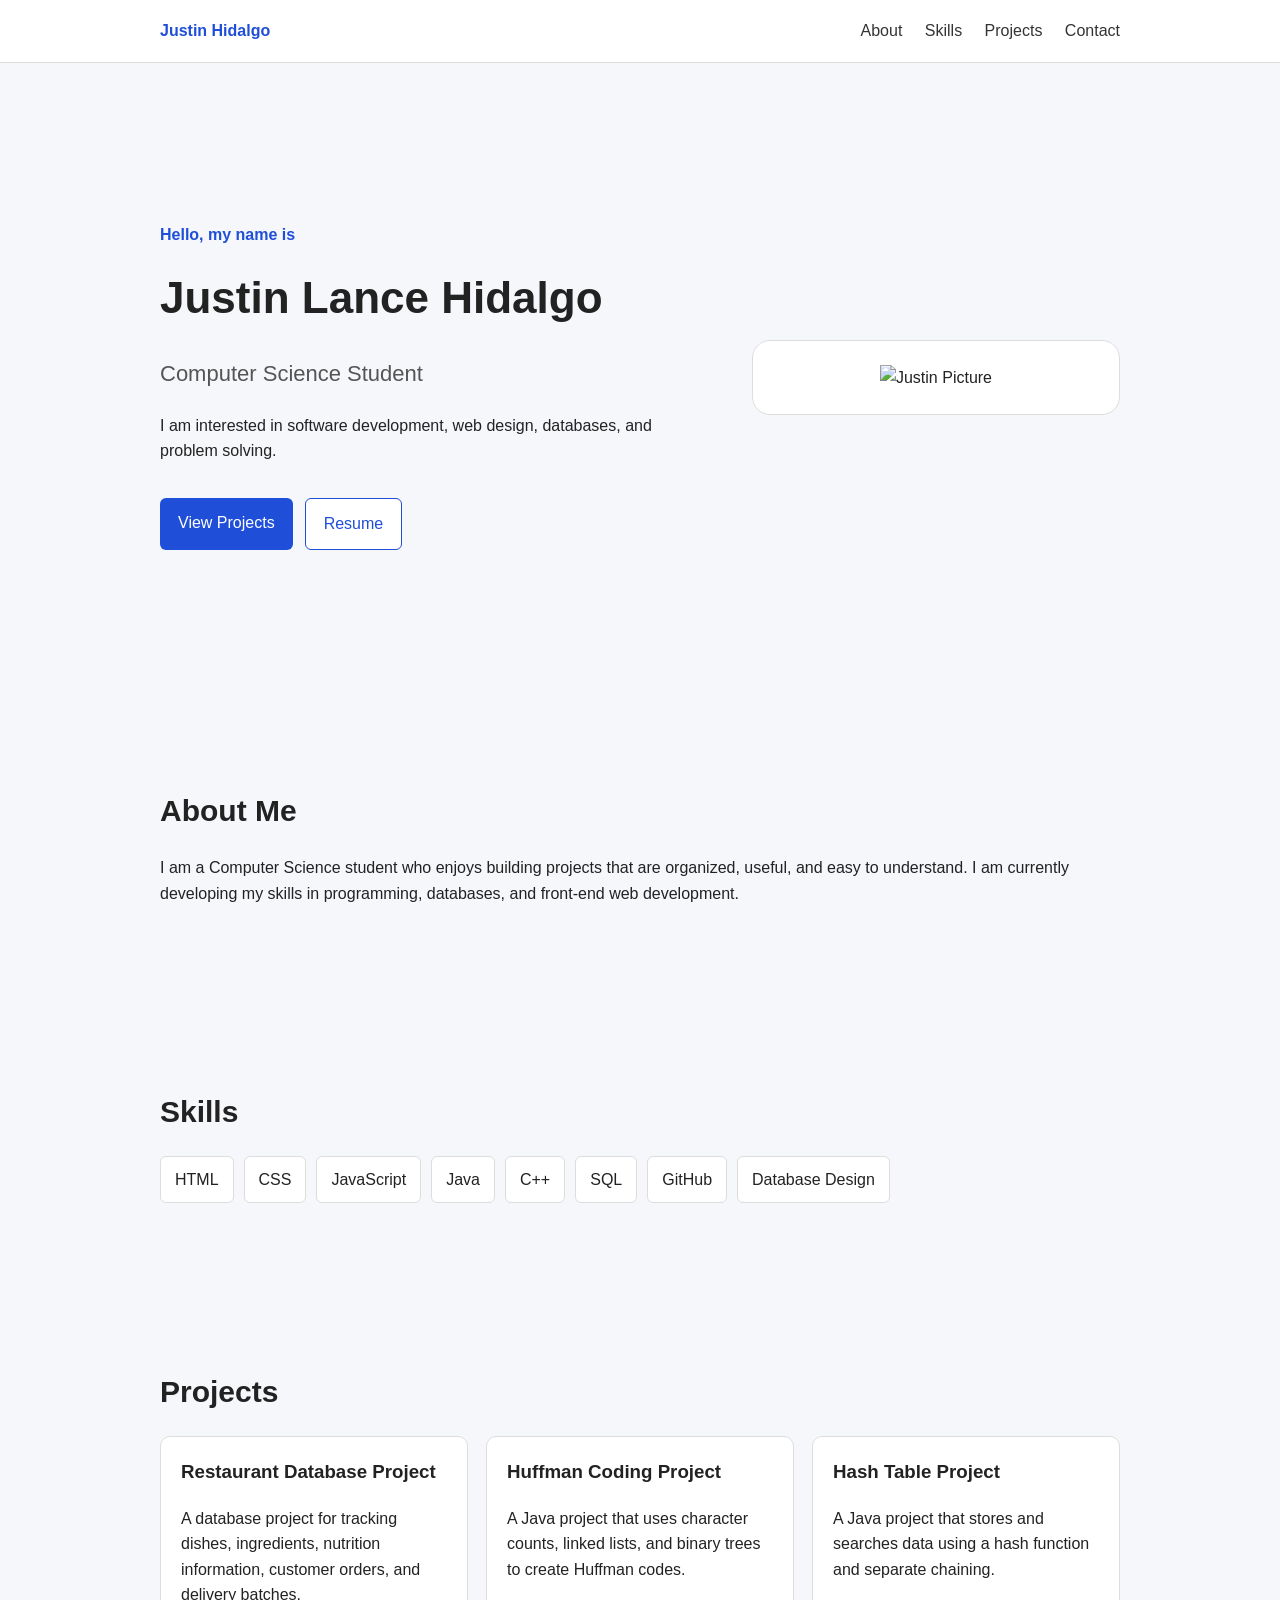
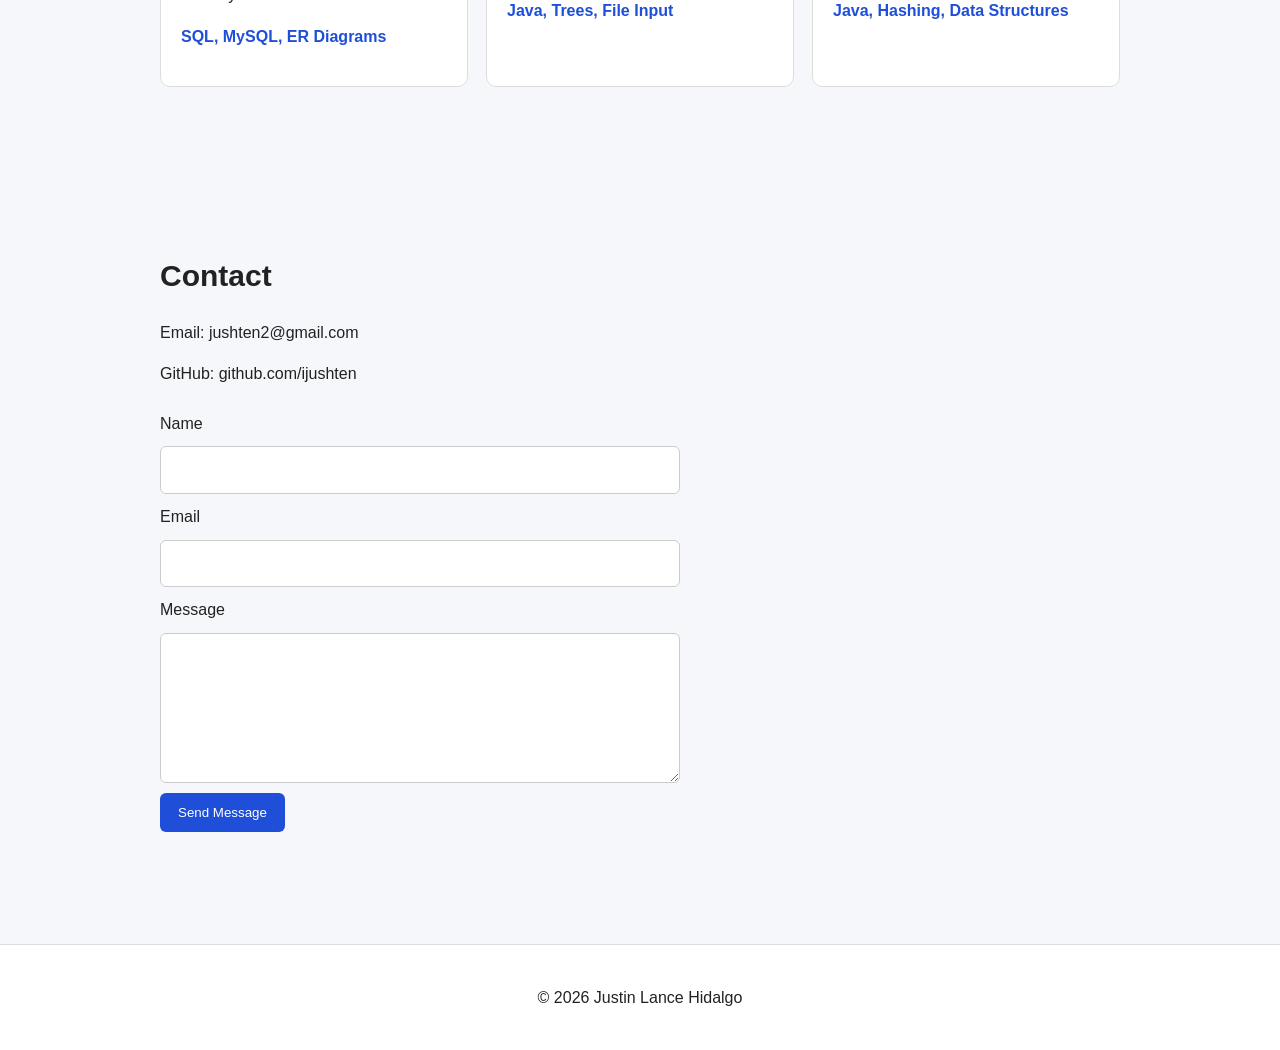
==== index.html @ da65b141 "added contact form" ====
<!DOCTYPE html>
<html lang="en">
<head>
    <meta charset="UTF-8">
    <meta name="viewport" content="width=device-width, initial-scale=1.0">
    <title>Justin Lance Hidalgo | Portfolio</title>
    <link rel="stylesheet" href="css/style.css">
</head>
<body>
    <header class="site-header">
        <nav class="navbar">
            <a class="logo" href="#home">Justin Hidalgo</a>
            <div class="nav-links">
                <a href="#about">About</a>
                <a href="#skills">Skills</a>
                <a href="#projects">Projects</a>
                <a href="#contact">Contact</a>
            </div>
        </nav>
    </header>

    <main>
        <section id="home" class="hero section">
            <div class="hero-text">
                <p class="intro">Hello, my name is</p>
                <h1>Justin Lance Hidalgo</h1>
                <p class="subtitle">Computer Science Student</p>
                <p>I am interested in software development, web design, databases, and problem solving.</p>
                <div class="hero-buttons">
                    <a class="button" href="#projects">View Projects</a>
                    <a class="button secondary" href="resume/Justin_Hidalgo_Resume.pdf">Resume</a>
                </div>
            </div>

            <div class="profile-card">
                <img src="justin.svg" alt="Justin Picture">
            </div>
        </section>

        <section id="about" class="section">
            <h2>About Me</h2>
            <p>I am a Computer Science student who enjoys building projects that are organized, useful, and easy to understand. I am currently developing my skills in programming, databases, and front-end web development.</p>
        </section>

        <section id="skills" class="section">
            <h2>Skills</h2>
            <div class="skill-list">
                <span>HTML</span>
                <span>CSS</span>
                <span>JavaScript</span>
                <span>Java</span>
                <span>C++</span>
                <span>SQL</span>
                <span>GitHub</span>
                <span>Database Design</span>
            </div>
        </section>

        <section id="projects" class="section">
            <h2>Projects</h2>
            <div class="project-grid">
                <article class="project-card">
                    <h3>Restaurant Database Project</h3>
                    <p>A database project for tracking dishes, ingredients, nutrition information, customer orders, and delivery batches.</p>
                    <p class="tools">SQL, MySQL, ER Diagrams</p>
                </article>

                <article class="project-card">
                    <h3>Huffman Coding Project</h3>
                    <p>A Java project that uses character counts, linked lists, and binary trees to create Huffman codes.</p>
                    <p class="tools">Java, Trees, File Input</p>
                </article>

                <article class="project-card">
                    <h3>Hash Table Project</h3>
                    <p>A Java project that stores and searches data using a hash function and separate chaining.</p>
                    <p class="tools">Java, Hashing, Data Structures</p>
                </article>
            </div>
        </section>

        <section id="contact" class="section">
            <h2>Contact</h2>
            <p>Email: jushten2@gmail.com</p>
            <p>GitHub: github.com/ijushten</p>

            <form id="contactForm" class="contact-form">
                <label for="name">Name</label>
                <input type="text" id="name" name="name">

                <label for="email">Email</label>
                <input type="email" id="email" name="email">

                <label for="message">Message</label>
                <textarea id="message" name="message" rows="5"></textarea>

                <button type="submit">Send Message</button>
                <p id="formMessage"></p>
            </form>
        </section>
    </main>

    <footer>
        <p>&copy; 2026 Justin Lance Hidalgo</p>
    </footer>

    <script src="js/script.js"></script>
</body>
</html>
---- css/style.css ----
* {
    box-sizing: border-box;
}

body {
    margin: 0;
    font-family: Arial, Helvetica, sans-serif;
    color: #222;
    background: #f5f7fb;
    line-height: 1.6;
}

.site-header {
    background: white;
    border-bottom: 1px solid #ddd;
    position: sticky;
    top: 0;
    z-index: 10;
}

.navbar {
    max-width: 1000px;
    margin: 0 auto;
    padding: 18px 20px;
    display: flex;
    justify-content: space-between;
    align-items: center;
}

.logo {
    font-weight: bold;
    color: #1f4ed8;
    text-decoration: none;
}

.nav-links a {
    margin-left: 18px;
    color: #333;
    text-decoration: none;
}

.nav-links a:hover {
    color: #1f4ed8;
}

.section {
    max-width: 1000px;
    margin: 0 auto;
    padding: 70px 20px;
}

.hero {
    min-height: 70vh;
    display: grid;
    grid-template-columns: 1.5fr 1fr;
    gap: 40px;
    align-items: center;
}

.intro {
    color: #1f4ed8;
    font-weight: bold;
}

h1 {
    font-size: 44px;
    margin: 10px 0;
}

h2 {
    font-size: 30px;
    margin-bottom: 20px;
}

h3 {
    margin-top: 0;
}

.subtitle {
    font-size: 22px;
    color: #555;
}

.hero-buttons {
    display: flex;
    gap: 12px;
    flex-wrap: wrap;
}

.button {
    display: inline-block;
    margin-top: 18px;
    padding: 12px 18px;
    background: #1f4ed8;
    color: white;
    text-decoration: none;
    border-radius: 6px;
}

.button.secondary {
    background: white;
    color: #1f4ed8;
    border: 1px solid #1f4ed8;
}

.profile-card {
    background: white;
    border: 1px solid #ddd;
    border-radius: 18px;
    padding: 24px;
    text-align: center;
}

.profile-card img {
    width: 100%;
    max-width: 260px;
}

.skill-list {
    display: flex;
    flex-wrap: wrap;
    gap: 10px;
}

.skill-list span {
    background: white;
    border: 1px solid #ddd;
    padding: 10px 14px;
    border-radius: 6px;
}

.project-grid {
    display: grid;
    grid-template-columns: repeat(3, 1fr);
    gap: 18px;
}

.project-card {
    background: white;
    border: 1px solid #ddd;
    border-radius: 10px;
    padding: 20px;
}

.tools {
    color: #1f4ed8;
    font-weight: bold;
}

.contact-form {
    max-width: 520px;
    margin-top: 24px;
    display: flex;
    flex-direction: column;
    gap: 10px;
}

.contact-form input,
.contact-form textarea {
    font: inherit;
    padding: 10px;
    border: 1px solid #ccc;
    border-radius: 6px;
}

.contact-form button {
    width: fit-content;
    padding: 12px 18px;
    background: #1f4ed8;
    color: white;
    border: none;
    border-radius: 6px;
    cursor: pointer;
}

#formMessage {
    font-weight: bold;
}

footer {
    text-align: center;
    padding: 24px;
    background: white;
    border-top: 1px solid #ddd;
}

@media (max-width: 750px) {
    .hero {
        grid-template-columns: 1fr;
    }

    .project-grid {
        grid-template-columns: 1fr;
    }

    .navbar {
        flex-direction: column;
        gap: 12px;
    }

    .nav-links a {
        margin: 0 8px;
    }
}
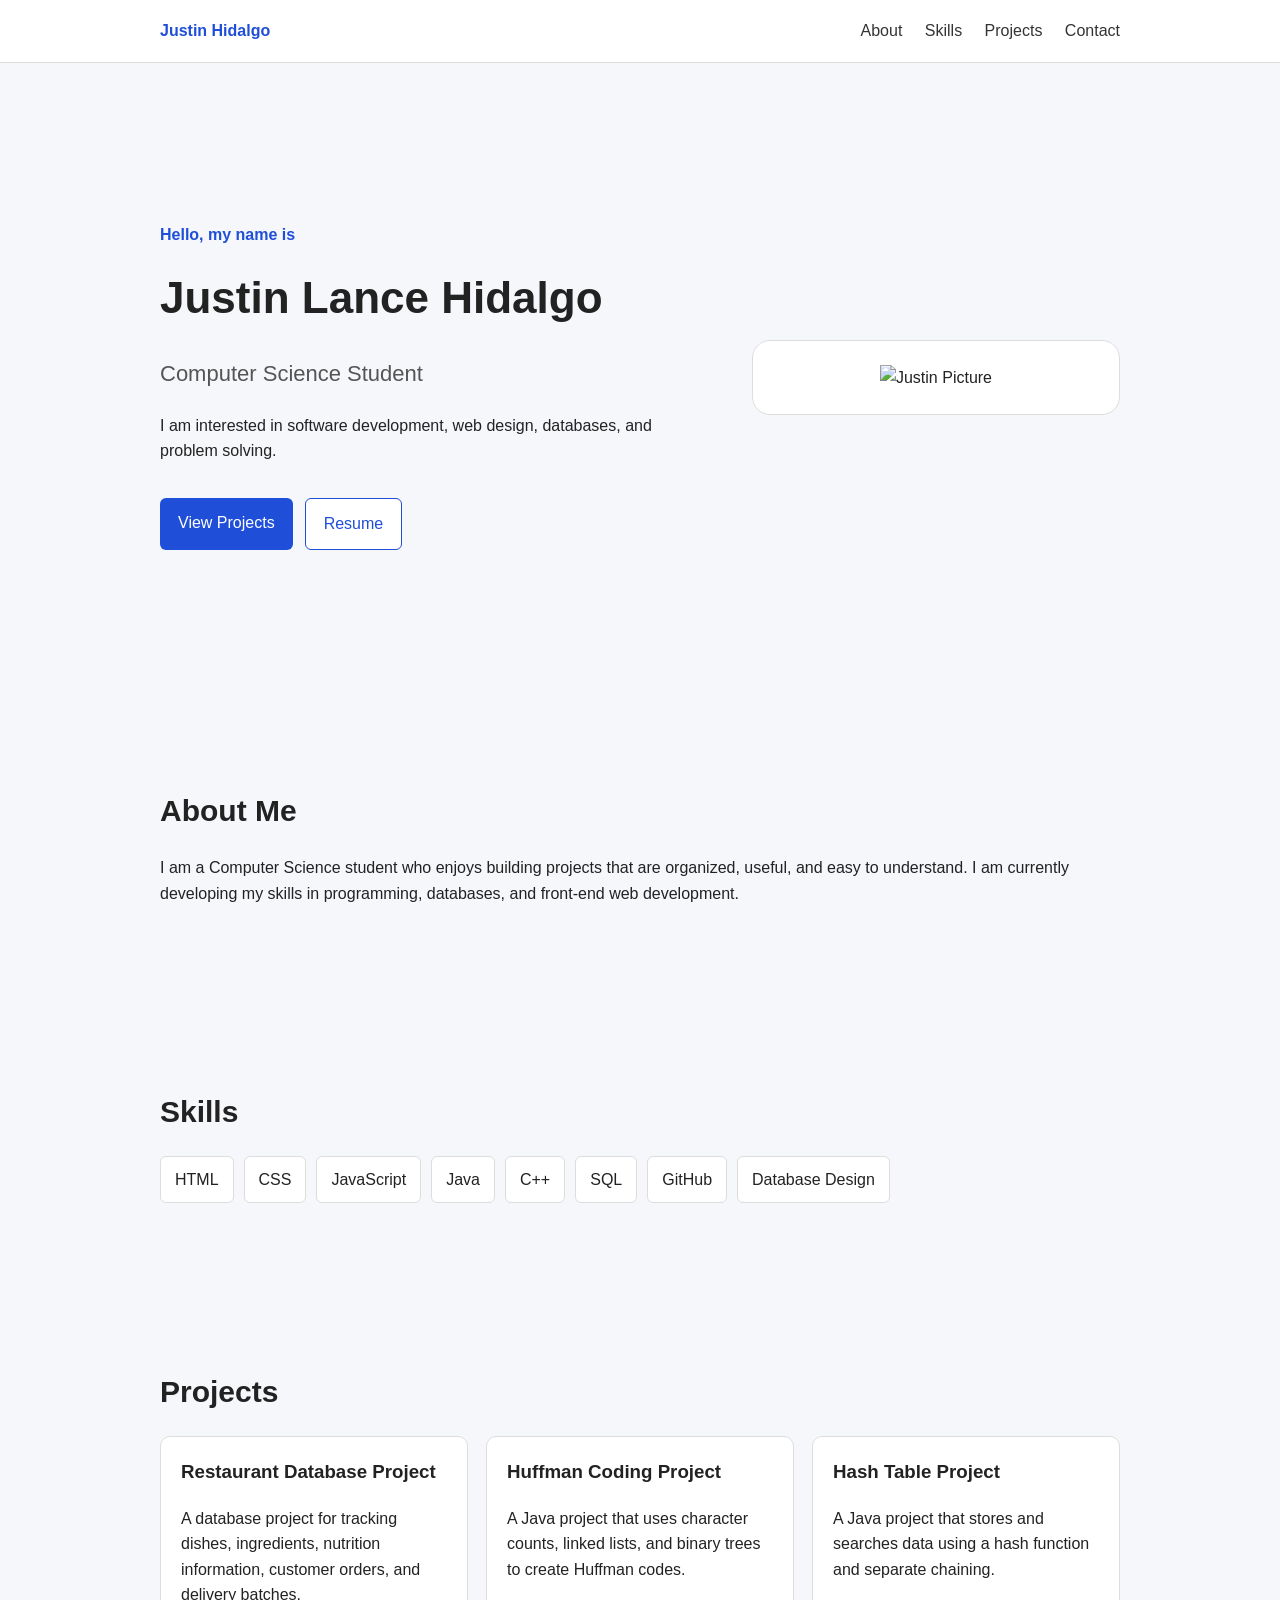
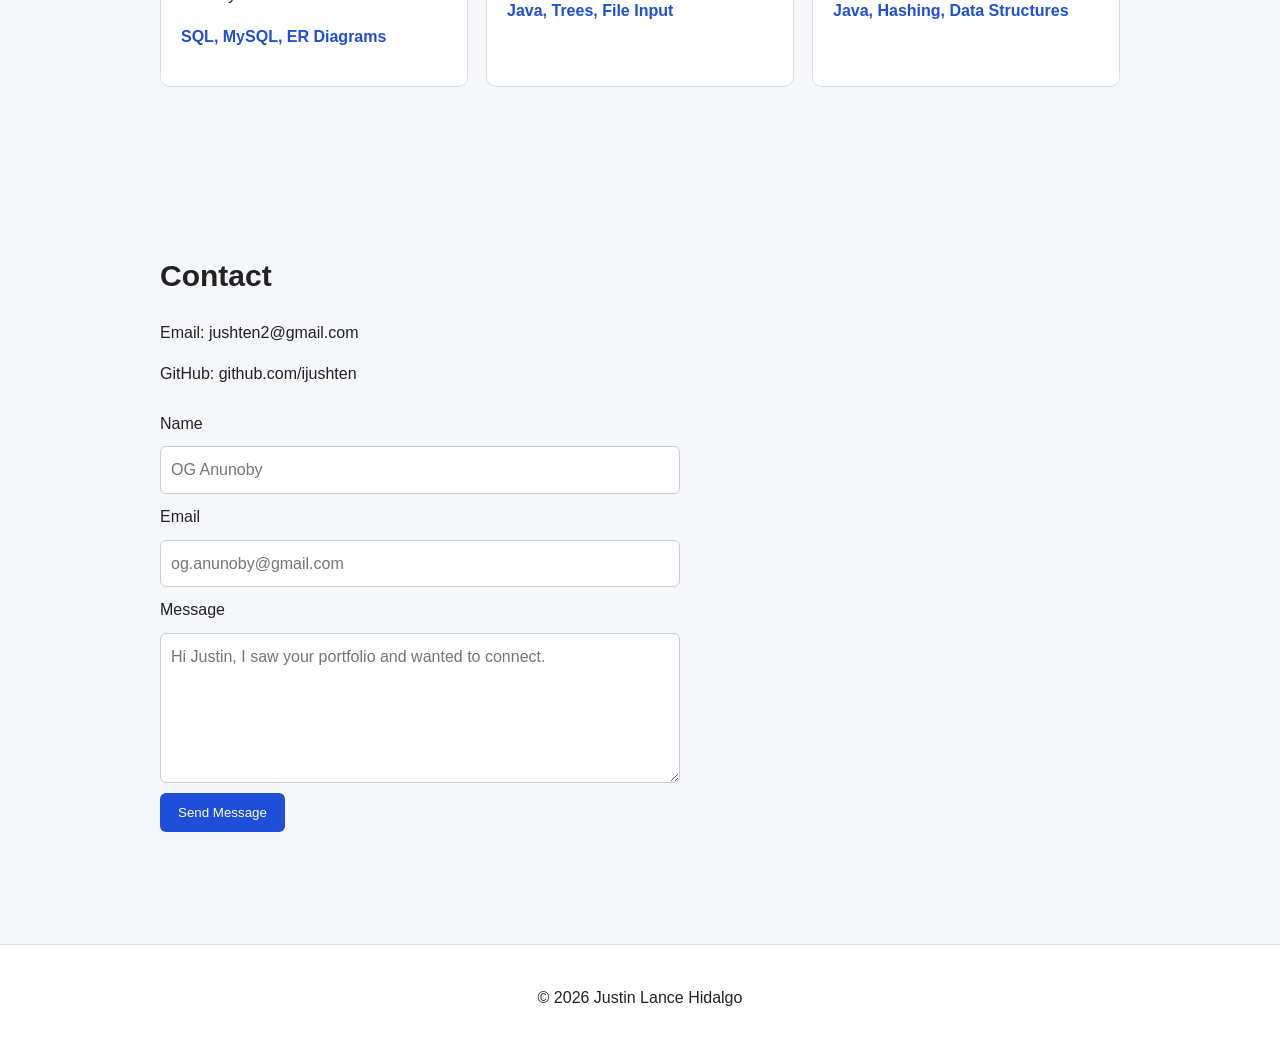
==== commit 1c676dc5: "placeholder text" ====
--- a/index.html
+++ b/index.html
@@ -10,7 +10,8 @@
     <header class="site-header">
         <nav class="navbar">
             <a class="logo" href="#home">Justin Hidalgo</a>
-            <div class="nav-links">
+            <button class="menu-button" id="menuButton" type="button">Menu</button>
+            <div class="nav-links" id="navLinks">
                 <a href="#about">About</a>
                 <a href="#skills">Skills</a>
                 <a href="#projects">Projects</a>
@@ -33,13 +34,14 @@
             </div>
 
             <div class="profile-card">
-                <img src="justin.svg" alt="Justin Picture">
+                <img src="images/justin.svg" alt="Justin Picture">
             </div>
         </section>
 
         <section id="about" class="section">
             <h2>About Me</h2>
-            <p>I am a Computer Science student who enjoys building projects that are organized, useful, and easy to understand. I am currently developing my skills in programming, databases, and front-end web development.</p>
+            <p>I am a Computer Science student who enjoys building projects that are organized, 
+                useful, and easy to understand. I am currently developing my skills in programming, databases, and front-end web development.</p>
         </section>
 
         <section id="skills" class="section">
@@ -86,13 +88,13 @@
 
             <form id="contactForm" class="contact-form">
                 <label for="name">Name</label>
-                <input type="text" id="name" name="name">
+                <input type="text" id="name" name="name" placeholder="OG Anunoby">
 
                 <label for="email">Email</label>
-                <input type="email" id="email" name="email">
+                <input type="email" id="email" name="email" placeholder="og.anunoby@gmail.com">
 
                 <label for="message">Message</label>
-                <textarea id="message" name="message" rows="5"></textarea>
+                <textarea id="message" name="message" rows="5" placeholder="Hi Justin, I saw your portfolio and wanted to connect."></textarea>
 
                 <button type="submit">Send Message</button>
                 <p id="formMessage"></p>
--- a/css/style.css
+++ b/css/style.css
@@ -41,6 +41,15 @@
 
 .nav-links a:hover {
     color: #1f4ed8;
+}
+
+.menu-button {
+    display: none;
+    padding: 8px 12px;
+    background: white;
+    border: 1px solid #ccc;
+    border-radius: 6px;
+    cursor: pointer;
 }
 
 .section {
@@ -185,6 +194,31 @@
 }
 
 @media (max-width: 750px) {
+    .navbar {
+        align-items: flex-start;
+        flex-wrap: wrap;
+    }
+
+    .menu-button {
+        display: block;
+    }
+
+    .nav-links {
+        display: none;
+        width: 100%;
+        margin-top: 12px;
+    }
+
+    .nav-links.show {
+        display: flex;
+        flex-direction: column;
+        gap: 10px;
+    }
+
+    .nav-links a {
+        margin-left: 0;
+    }
+
     .hero {
         grid-template-columns: 1fr;
     }
@@ -192,13 +226,4 @@
     .project-grid {
         grid-template-columns: 1fr;
     }
-
-    .navbar {
-        flex-direction: column;
-        gap: 12px;
-    }
-
-    .nav-links a {
-        margin: 0 8px;
-    }
-}
+}
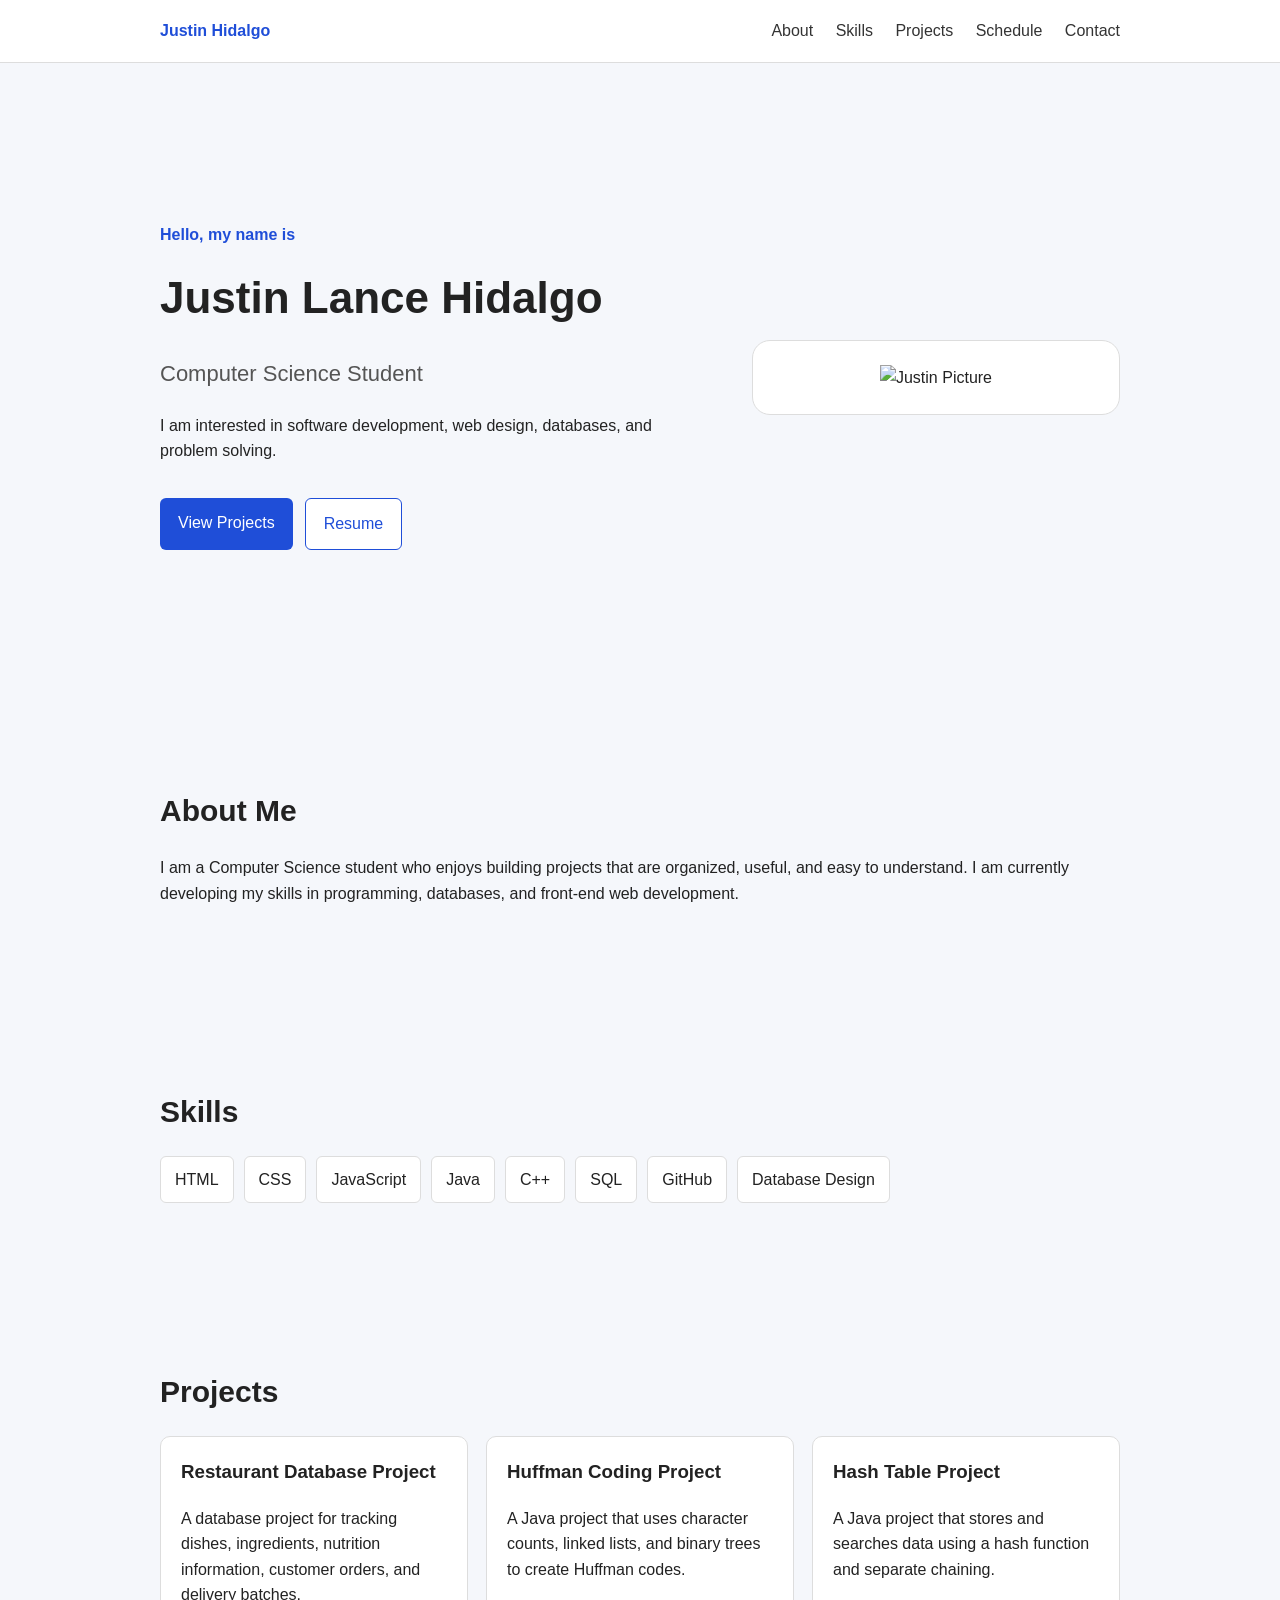
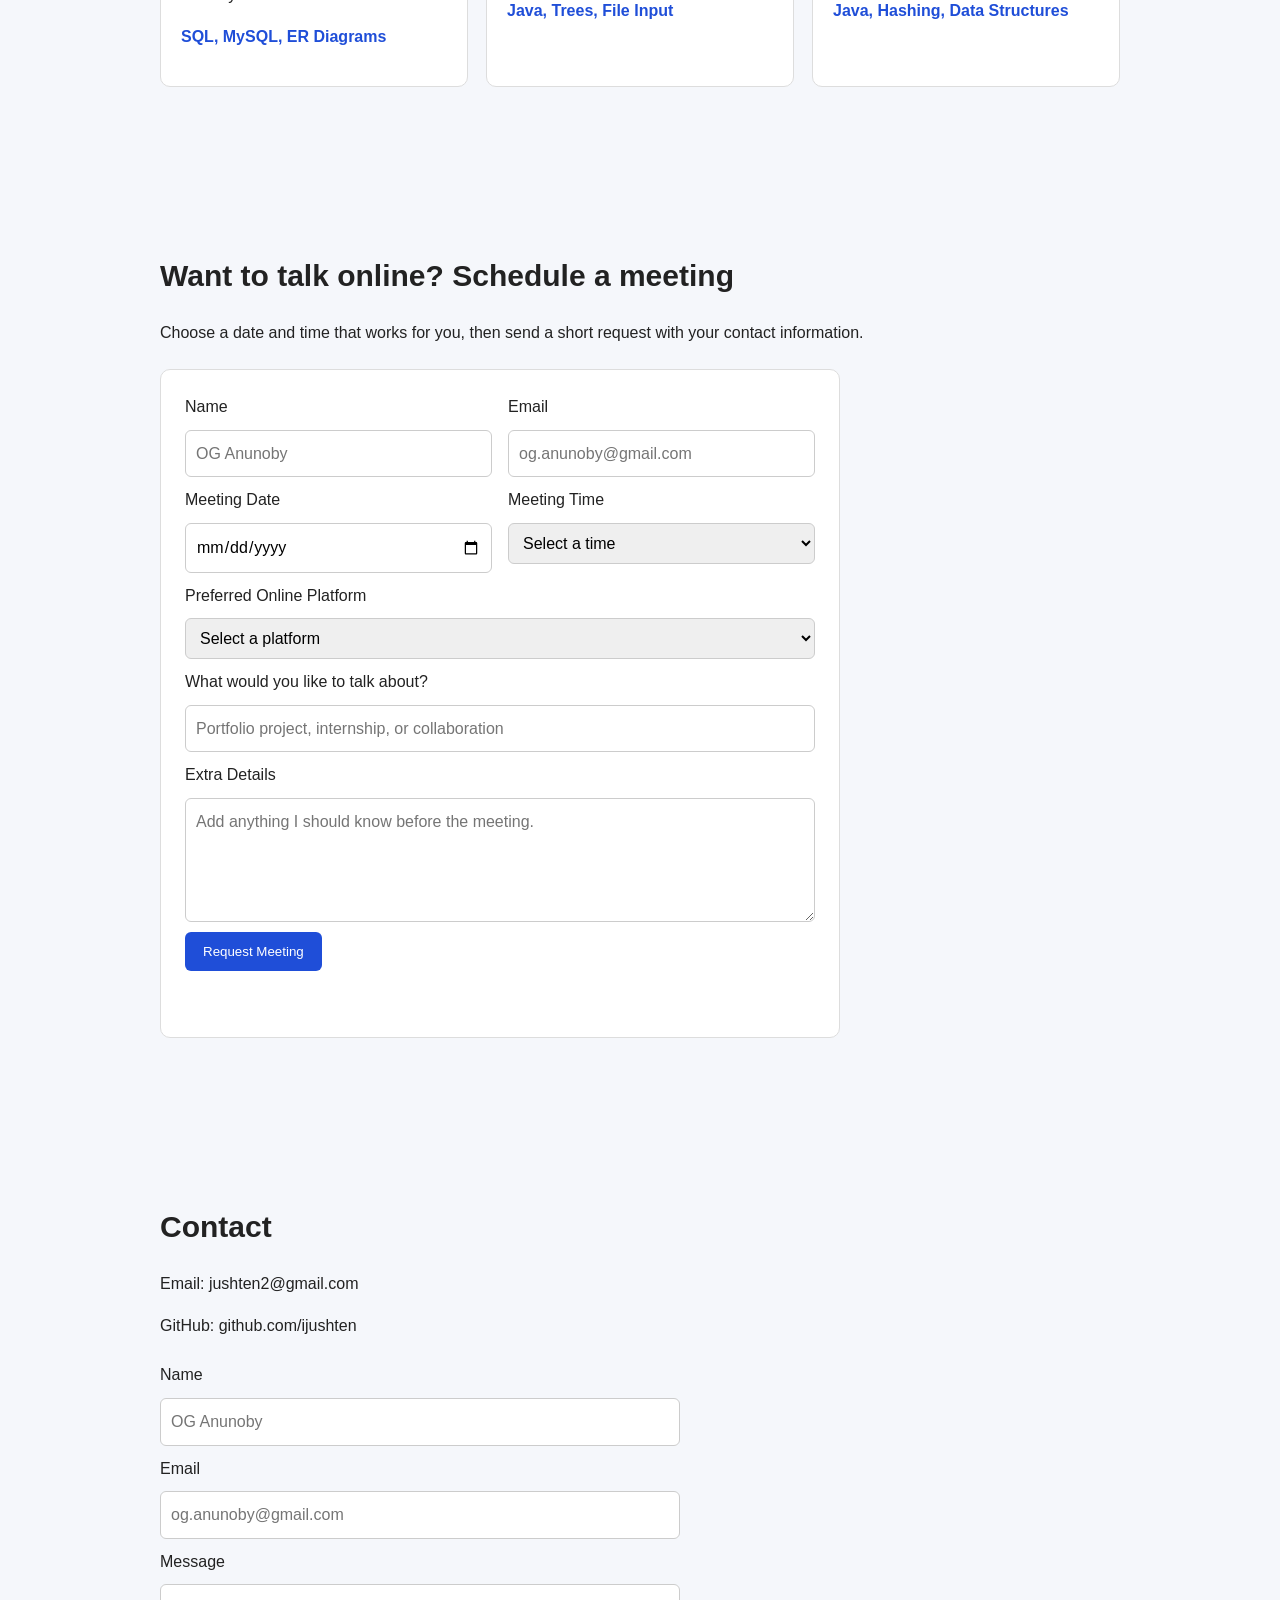
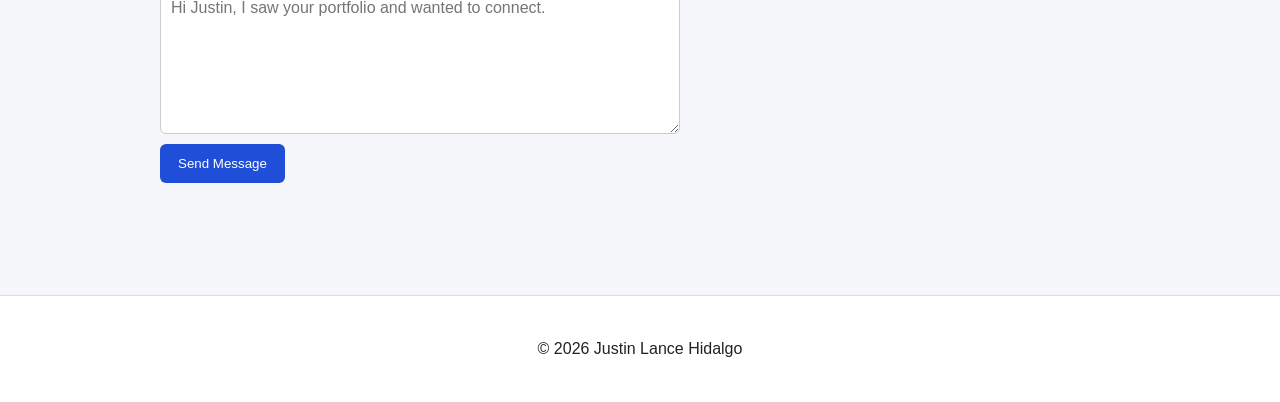
==== commit 629eeea4: "made a schedule menu" ====
--- a/index.html
+++ b/index.html
@@ -15,6 +15,7 @@
                 <a href="#about">About</a>
                 <a href="#skills">Skills</a>
                 <a href="#projects">Projects</a>
+                <a href="#schedule">Schedule</a>
                 <a href="#contact">Contact</a>
             </div>
         </nav>
@@ -81,6 +82,63 @@
             </div>
         </section>
 
+        <section id="schedule" class="section">
+            <h2>Want to talk online? Schedule a meeting</h2>
+            <p>Choose a date and time that works for you, then send a short request with your contact information.</p>
+
+            <div class="schedule-card">
+                <form id="meetingForm" class="meeting-form">
+                    <div class="form-row">
+                        <div>
+                            <label for="meetingName">Name</label>
+                            <input type="text" id="meetingName" name="meetingName" placeholder="OG Anunoby">
+                        </div>
+
+                        <div>
+                            <label for="meetingEmail">Email</label>
+                            <input type="email" id="meetingEmail" name="meetingEmail" placeholder="og.anunoby@gmail.com">
+                        </div>
+                    </div>
+
+                    <div class="form-row">
+                        <div>
+                            <label for="meetingDate">Meeting Date</label>
+                            <input type="date" id="meetingDate" name="meetingDate">
+                        </div>
+
+                        <div>
+                            <label for="meetingTime">Meeting Time</label>
+                            <select id="meetingTime" name="meetingTime">
+                                <option value="">Select a time</option>
+                                <option value="10:00 AM">10:00 AM</option>
+                                <option value="12:00 PM">12:00 PM</option>
+                                <option value="2:00 PM">2:00 PM</option>
+                                <option value="4:00 PM">4:00 PM</option>
+                                <option value="6:00 PM">6:00 PM</option>
+                            </select>
+                        </div>
+                    </div>
+
+                    <label for="meetingPlatform">Preferred Online Platform</label>
+                    <select id="meetingPlatform" name="meetingPlatform">
+                        <option value="">Select a platform</option>
+                        <option value="Google Meet">Google Meet</option>
+                        <option value="Zoom">Zoom</option>
+                        <option value="Microsoft Teams">Microsoft Teams</option>
+                    </select>
+
+                    <label for="meetingTopic">What would you like to talk about?</label>
+                    <input type="text" id="meetingTopic" name="meetingTopic" placeholder="Portfolio project, internship, or collaboration">
+
+                    <label for="meetingNotes">Extra Details</label>
+                    <textarea id="meetingNotes" name="meetingNotes" rows="4" placeholder="Add anything I should know before the meeting."></textarea>
+
+                    <button type="submit">Request Meeting</button>
+                    <p id="meetingMessage"></p>
+                </form>
+            </div>
+        </section>
+
         <section id="contact" class="section">
             <h2>Contact</h2>
             <p>Email: jushten2@gmail.com</p>
--- a/css/style.css
+++ b/css/style.css
@@ -156,7 +156,17 @@
     font-weight: bold;
 }
 
-.contact-form {
+.schedule-card {
+    max-width: 680px;
+    margin-top: 24px;
+    background: white;
+    border: 1px solid #ddd;
+    border-radius: 10px;
+    padding: 24px;
+}
+
+.contact-form,
+.meeting-form {
     max-width: 520px;
     margin-top: 24px;
     display: flex;
@@ -164,15 +174,36 @@
     gap: 10px;
 }
 
+.meeting-form {
+    max-width: 100%;
+    margin-top: 0;
+}
+
+.form-row {
+    display: grid;
+    grid-template-columns: 1fr 1fr;
+    gap: 16px;
+}
+
+.form-row div {
+    display: flex;
+    flex-direction: column;
+    gap: 10px;
+}
+
 .contact-form input,
-.contact-form textarea {
+.contact-form textarea,
+.meeting-form input,
+.meeting-form select,
+.meeting-form textarea {
     font: inherit;
     padding: 10px;
     border: 1px solid #ccc;
     border-radius: 6px;
 }
 
-.contact-form button {
+.contact-form button,
+.meeting-form button {
     width: fit-content;
     padding: 12px 18px;
     background: #1f4ed8;
@@ -182,7 +213,8 @@
     cursor: pointer;
 }
 
-#formMessage {
+#formMessage,
+#meetingMessage {
     font-weight: bold;
 }
 
@@ -226,4 +258,9 @@
     .project-grid {
         grid-template-columns: 1fr;
     }
-}
+
+    .form-row {
+        grid-template-columns: 1fr;
+    }
+}
+
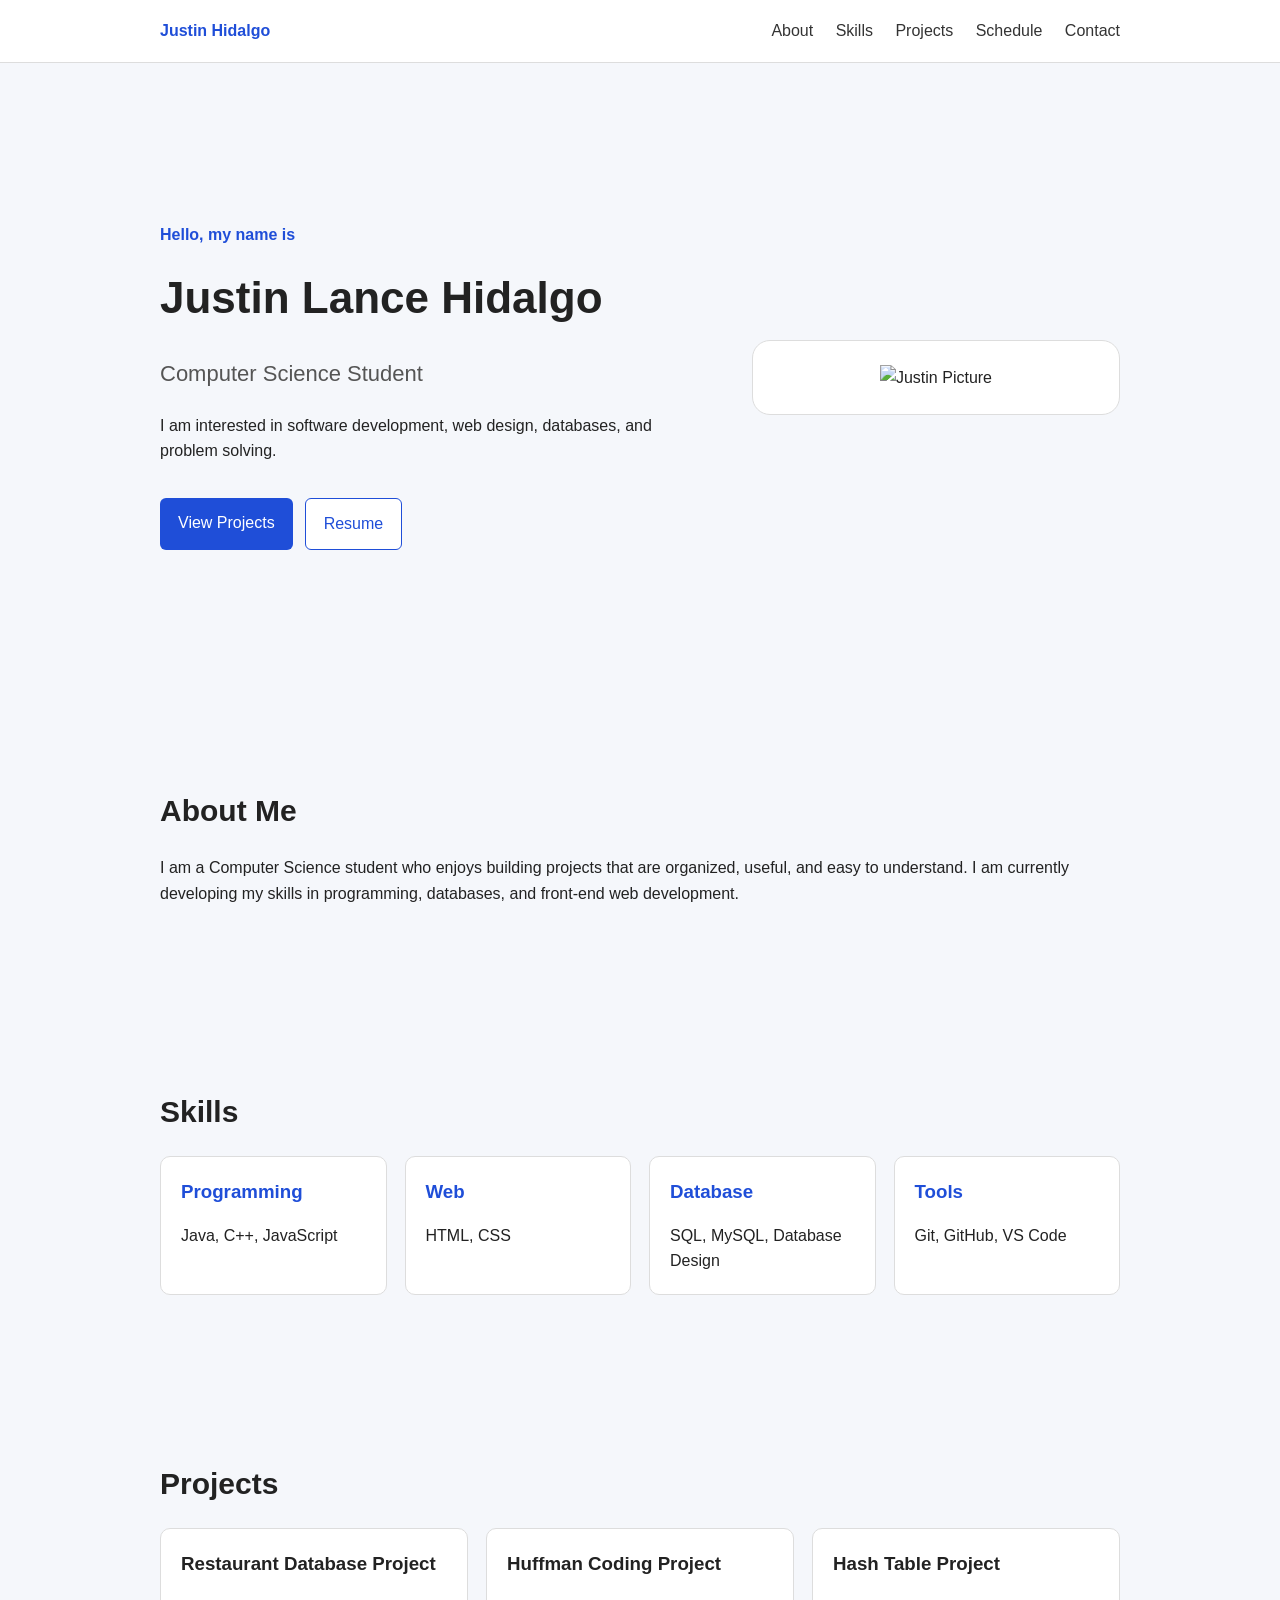
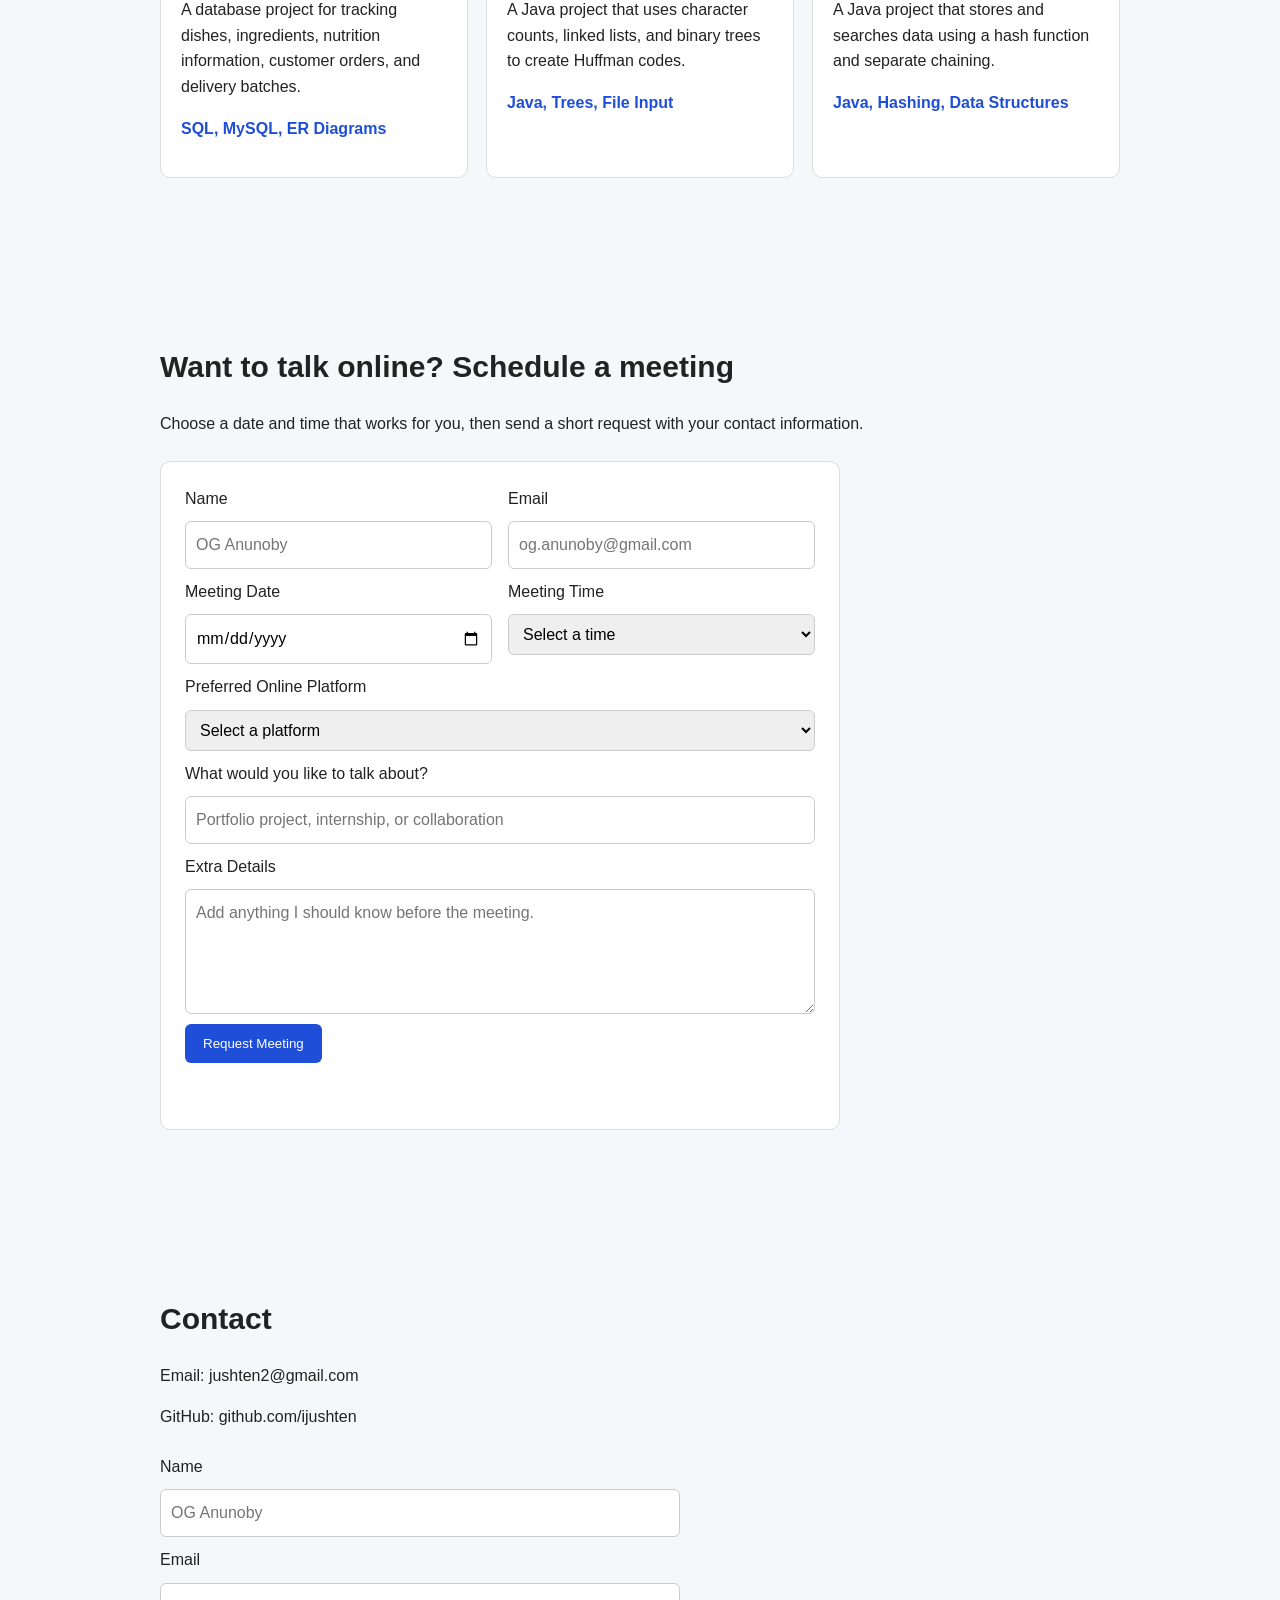
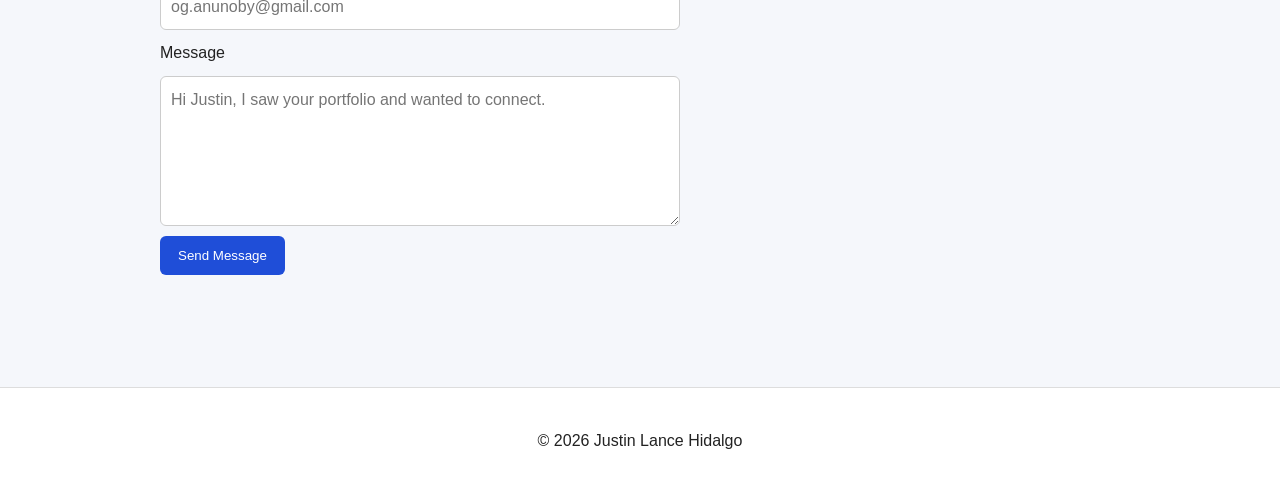
==== commit 9025bd89: "updated the skills look" ====
--- a/index.html
+++ b/index.html
@@ -47,15 +47,26 @@
 
         <section id="skills" class="section">
             <h2>Skills</h2>
-            <div class="skill-list">
-                <span>HTML</span>
-                <span>CSS</span>
-                <span>JavaScript</span>
-                <span>Java</span>
-                <span>C++</span>
-                <span>SQL</span>
-                <span>GitHub</span>
-                <span>Database Design</span>
+            <div class="skills-grid">
+                <article class="skill-card">
+                    <h3>Programming</h3>
+                    <p>Java, C++, JavaScript</p>
+                </article>
+
+                <article class="skill-card">
+                    <h3>Web</h3>
+                    <p>HTML, CSS</p>
+                </article>
+
+                <article class="skill-card">
+                    <h3>Database</h3>
+                    <p>SQL, MySQL, Database Design</p>
+                </article>
+
+                <article class="skill-card">
+                    <h3>Tools</h3>
+                    <p>Git, GitHub, VS Code</p>
+                </article>
             </div>
         </section>
 
--- a/css/style.css
+++ b/css/style.css
@@ -125,17 +125,26 @@
     max-width: 260px;
 }
 
-.skill-list {
-    display: flex;
-    flex-wrap: wrap;
-    gap: 10px;
-}
-
-.skill-list span {
-    background: white;
-    border: 1px solid #ddd;
-    padding: 10px 14px;
-    border-radius: 6px;
+.skills-grid {
+    display: grid;
+    grid-template-columns: repeat(4, 1fr);
+    gap: 18px;
+}
+
+.skill-card {
+    background: white;
+    border: 1px solid #ddd;
+    border-radius: 10px;
+    padding: 20px;
+}
+
+.skill-card h3 {
+    color: #1f4ed8;
+    margin-bottom: 8px;
+}
+
+.skill-card p {
+    margin-bottom: 0;
 }
 
 .project-grid {
@@ -255,6 +264,7 @@
         grid-template-columns: 1fr;
     }
 
+    .skills-grid,
     .project-grid {
         grid-template-columns: 1fr;
     }
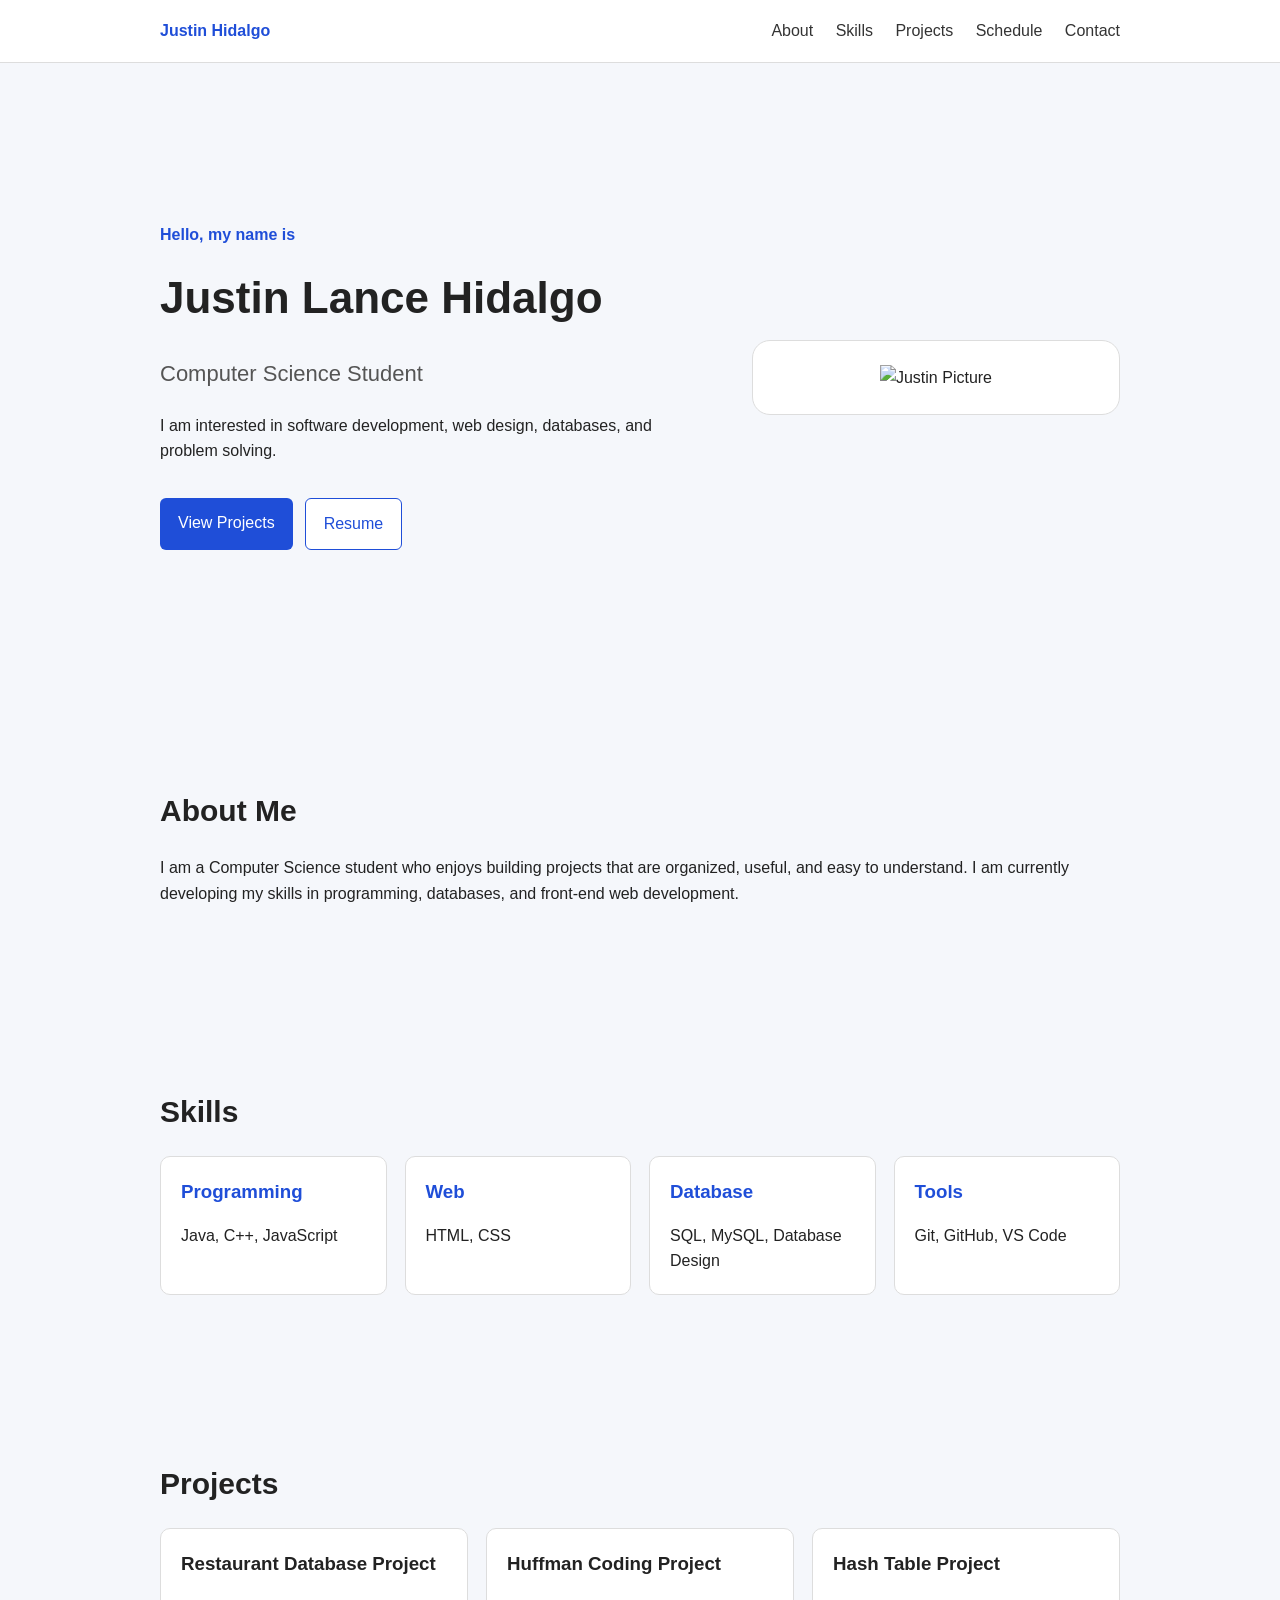
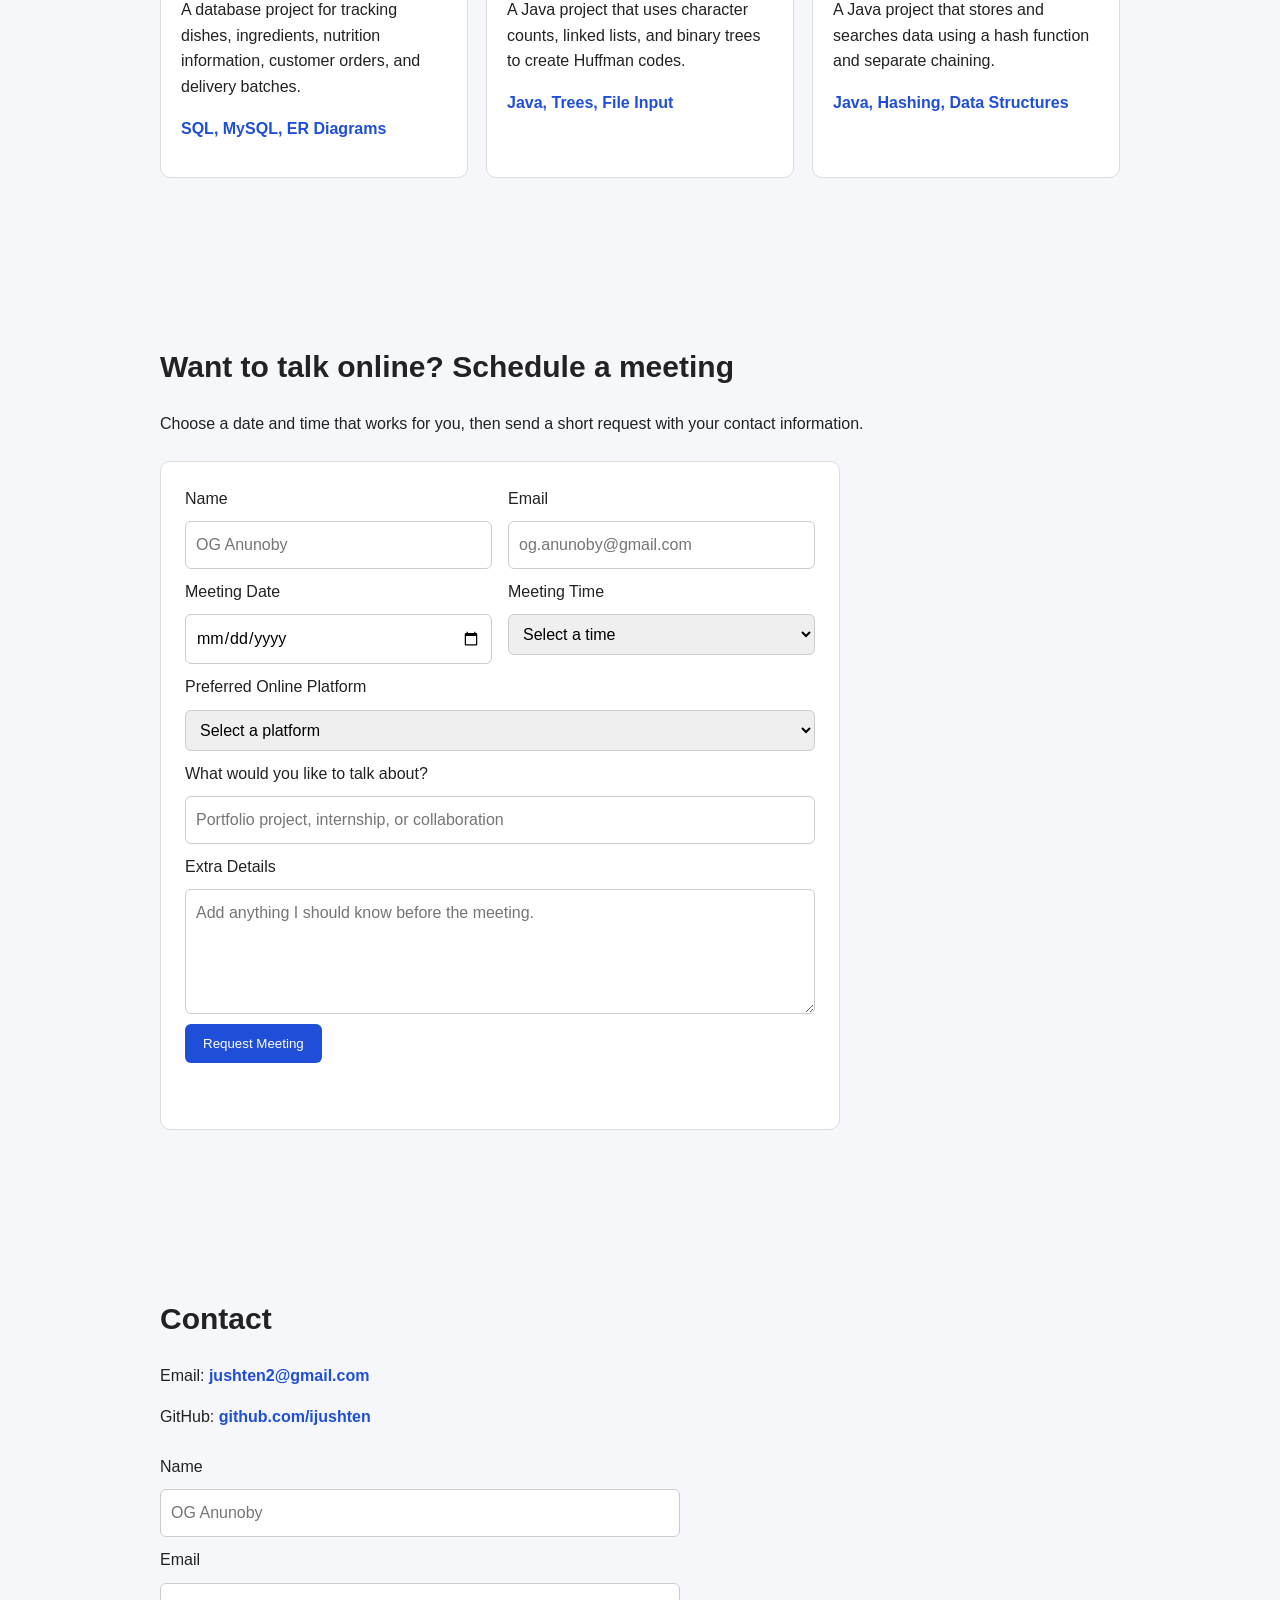
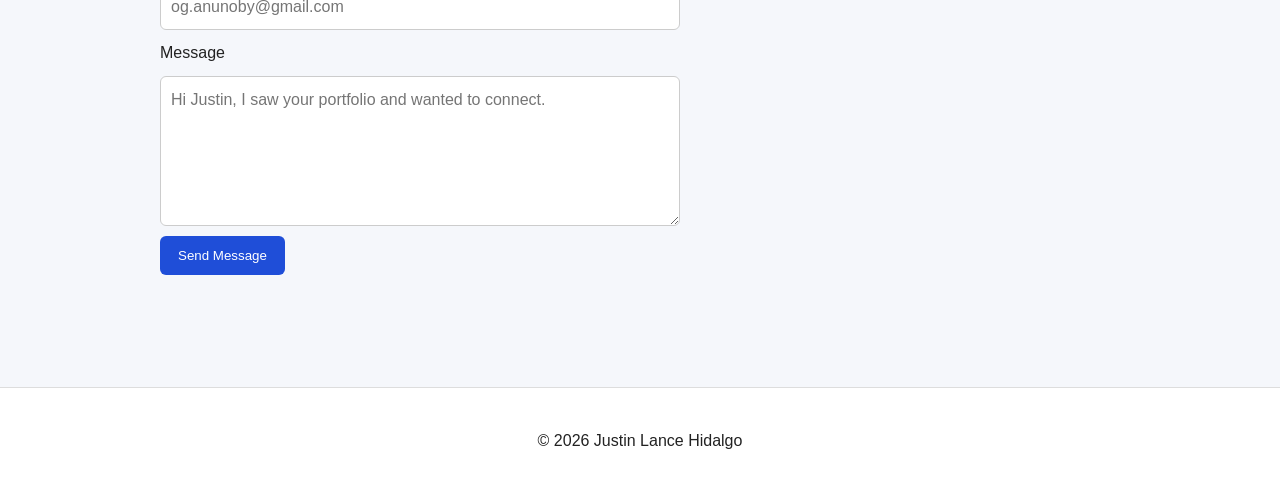
==== commit 055a585d: "make contact info links" ====
--- a/index.html
+++ b/index.html
@@ -152,8 +152,8 @@
 
         <section id="contact" class="section">
             <h2>Contact</h2>
-            <p>Email: jushten2@gmail.com</p>
-            <p>GitHub: github.com/ijushten</p>
+            <p>Email: <a class="contact-link" href="mailto:jushten2@gmail.com">jushten2@gmail.com</a></p>
+            <p>GitHub: <a class="contact-link" href="https://github.com/ijushten" target="_blank" rel="noopener noreferrer">github.com/ijushten</a></p>
 
             <form id="contactForm" class="contact-form">
                 <label for="name">Name</label>
--- a/css/style.css
+++ b/css/style.css
@@ -222,6 +222,17 @@
     cursor: pointer;
 }
 
+
+.contact-link {
+    color: #1f4ed8;
+    font-weight: bold;
+    text-decoration: none;
+}
+
+.contact-link:hover {
+    text-decoration: underline;
+}
+
 #formMessage,
 #meetingMessage {
     font-weight: bold;
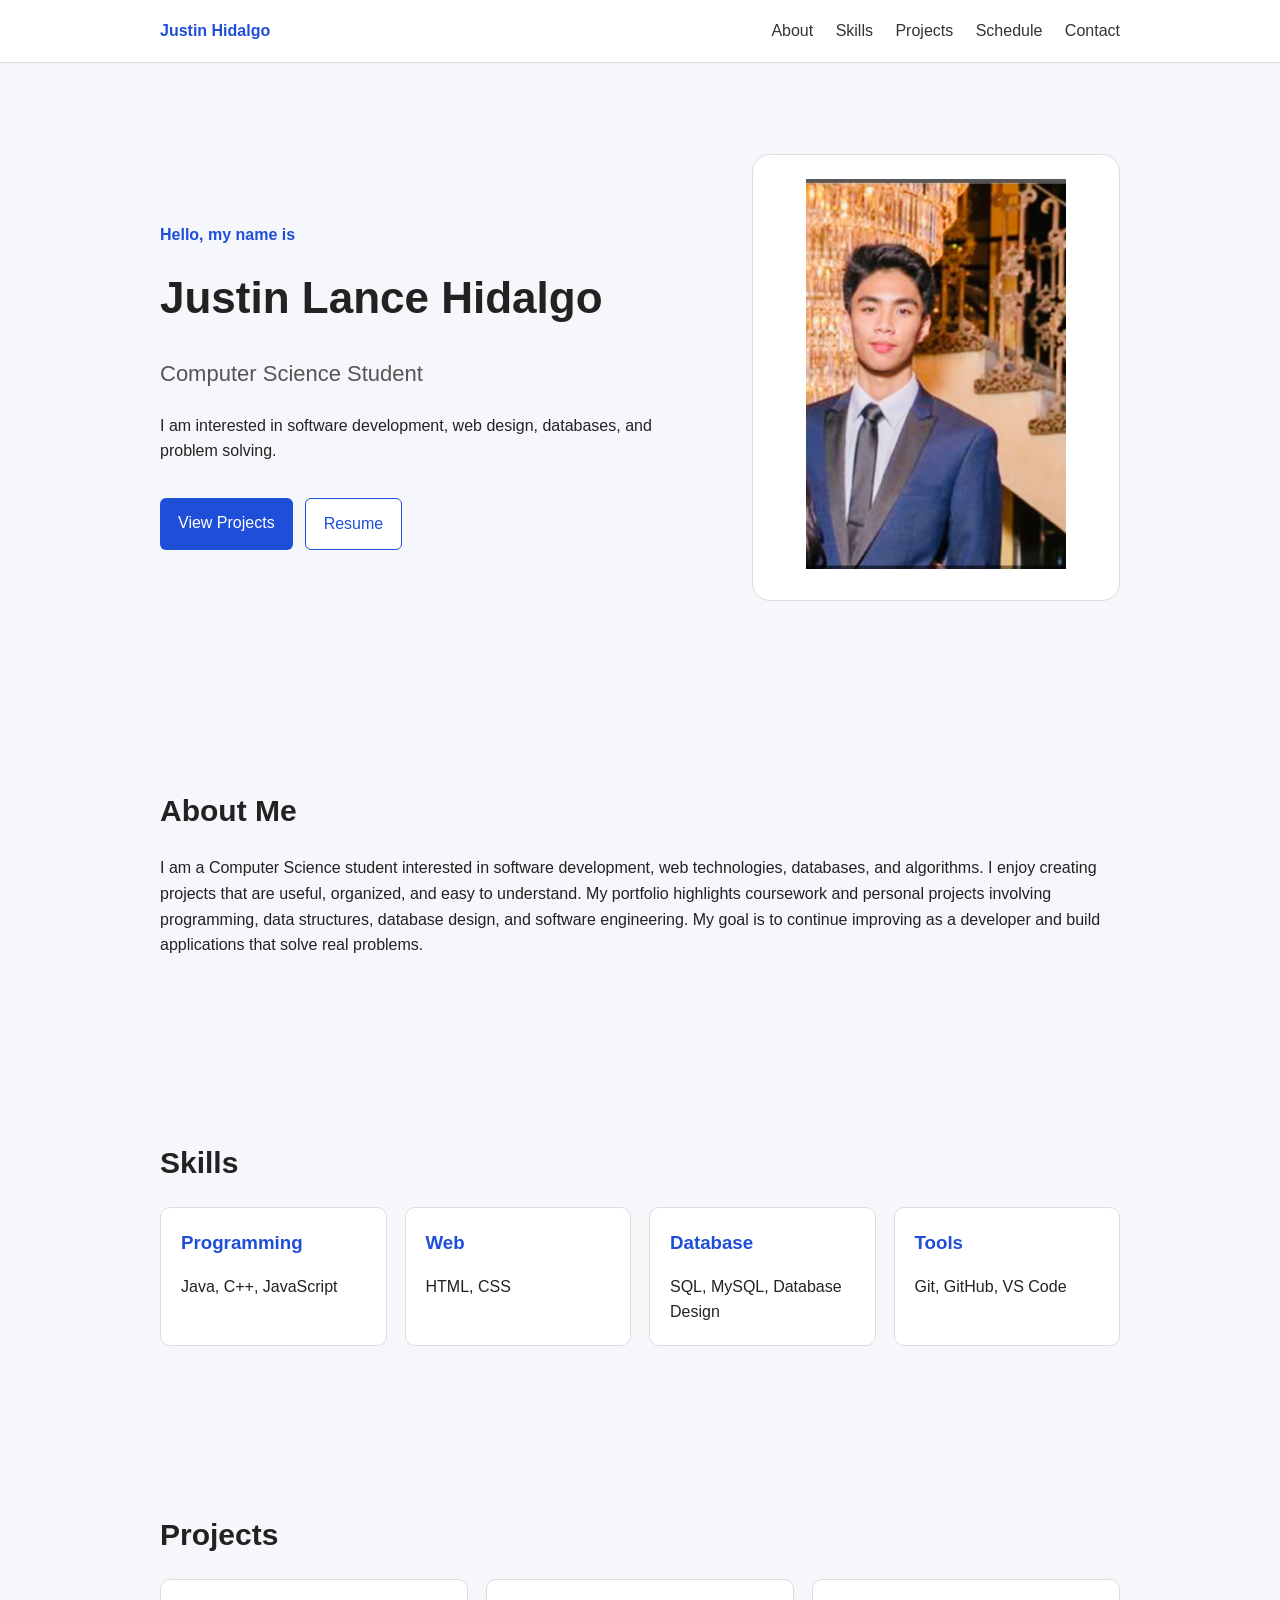
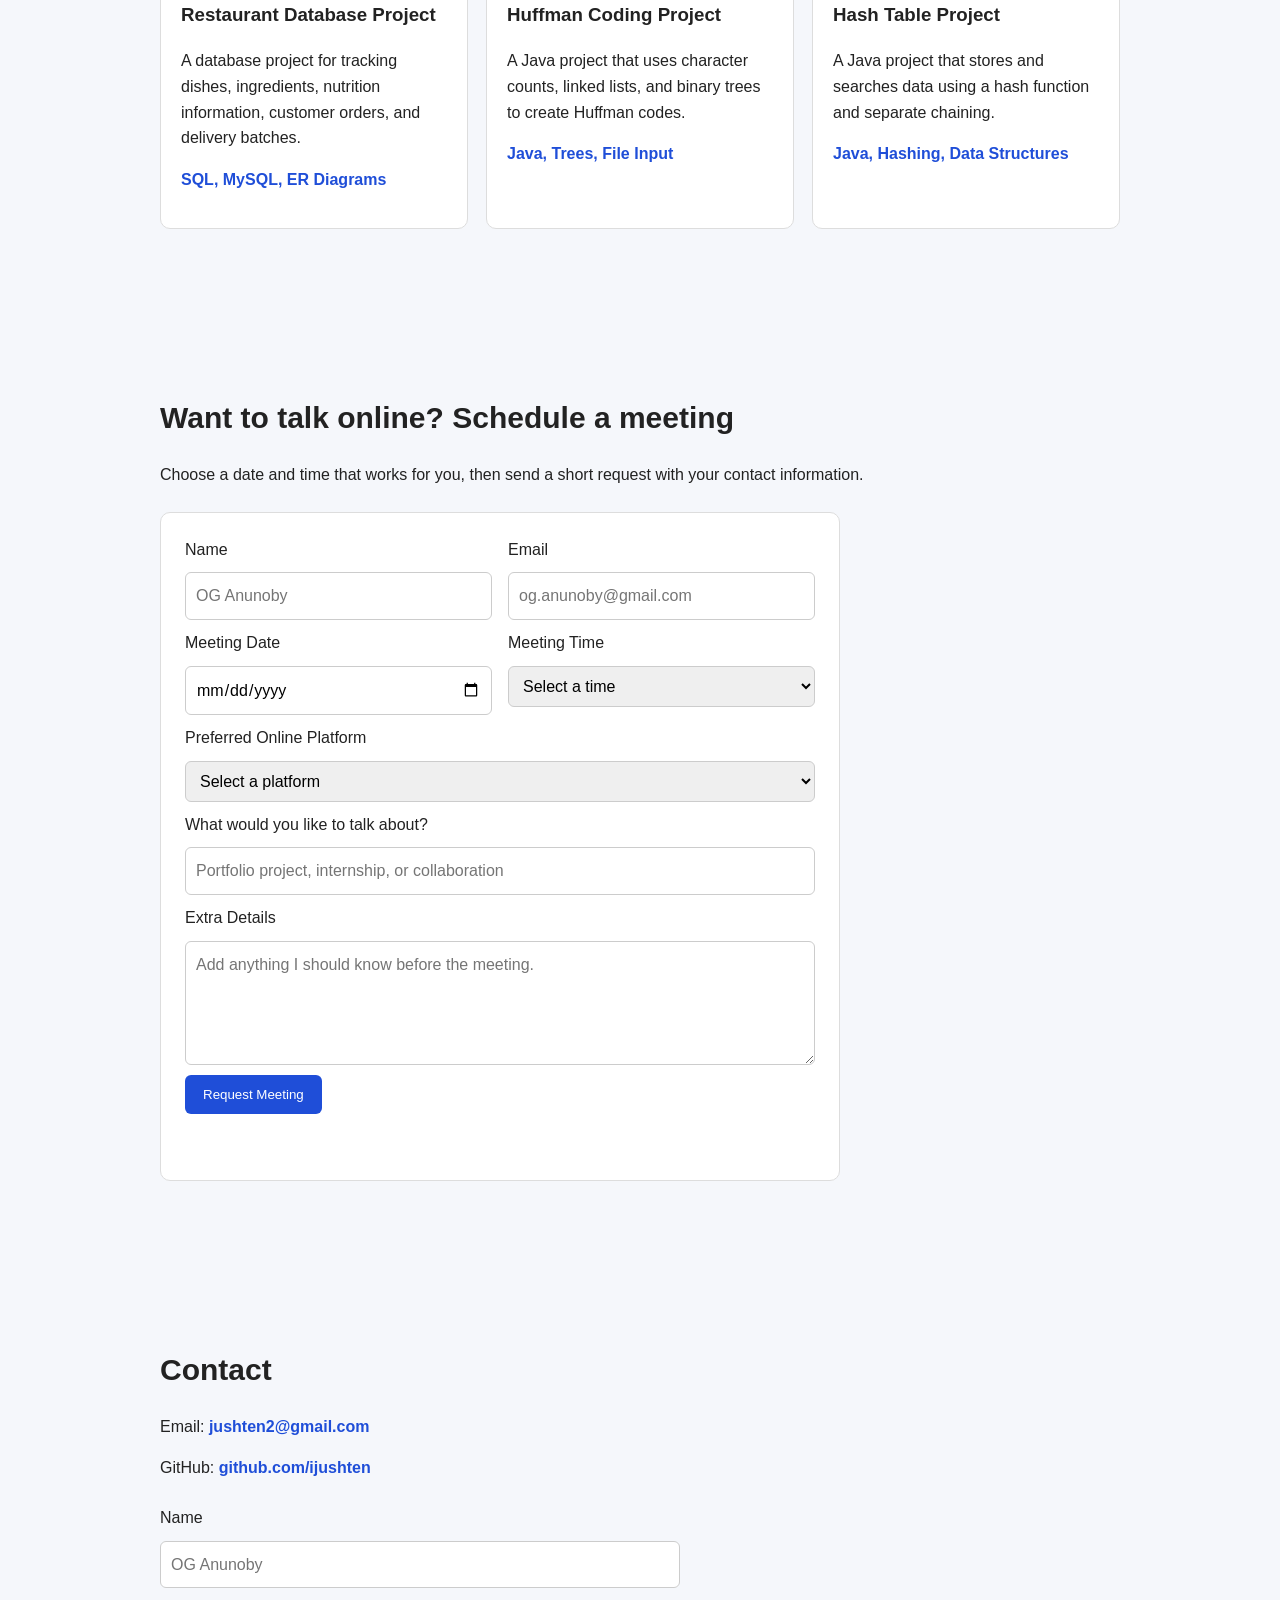
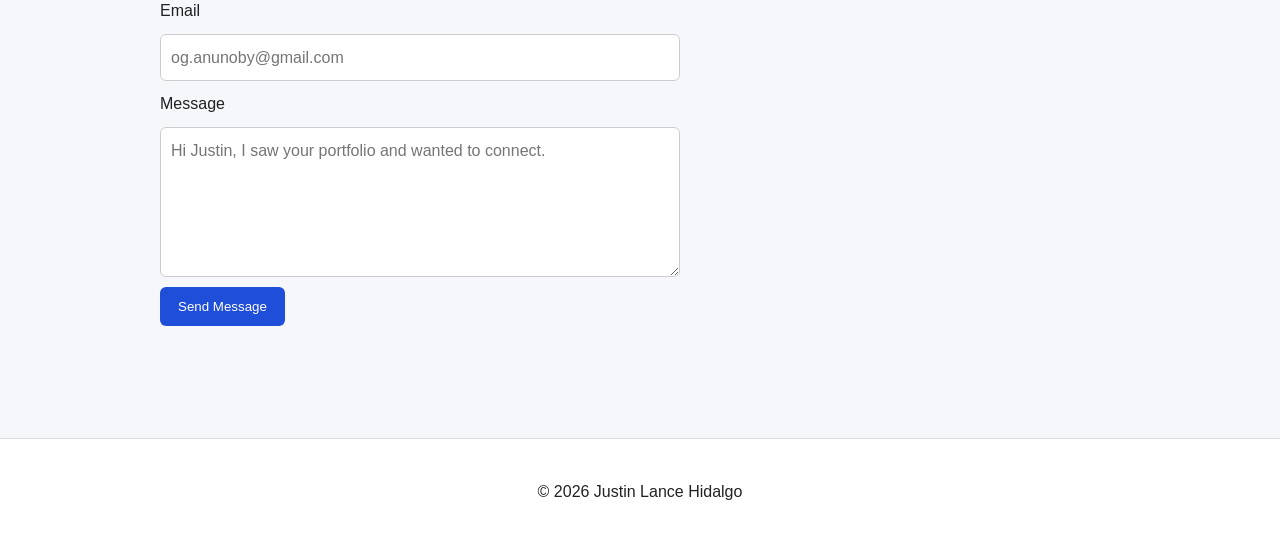
==== commit 8a03d60c: "profile picture added" ====
--- a/index.html
+++ b/index.html
@@ -35,14 +35,15 @@
             </div>
 
             <div class="profile-card">
-                <img src="images/justin.svg" alt="Justin Picture">
+                <img src="images/justin.JPG" alt="Justin Picture">
             </div>
         </section>
 
         <section id="about" class="section">
             <h2>About Me</h2>
-            <p>I am a Computer Science student who enjoys building projects that are organized, 
-                useful, and easy to understand. I am currently developing my skills in programming, databases, and front-end web development.</p>
+            <p>I am a Computer Science student interested in software development, web technologies, databases, and algorithms. I enjoy creating projects that are useful, organized, and easy to understand.
+
+My portfolio highlights coursework and personal projects involving programming, data structures, database design, and software engineering. My goal is to continue improving as a developer and build applications that solve real problems.</p>
         </section>
 
         <section id="skills" class="section">
